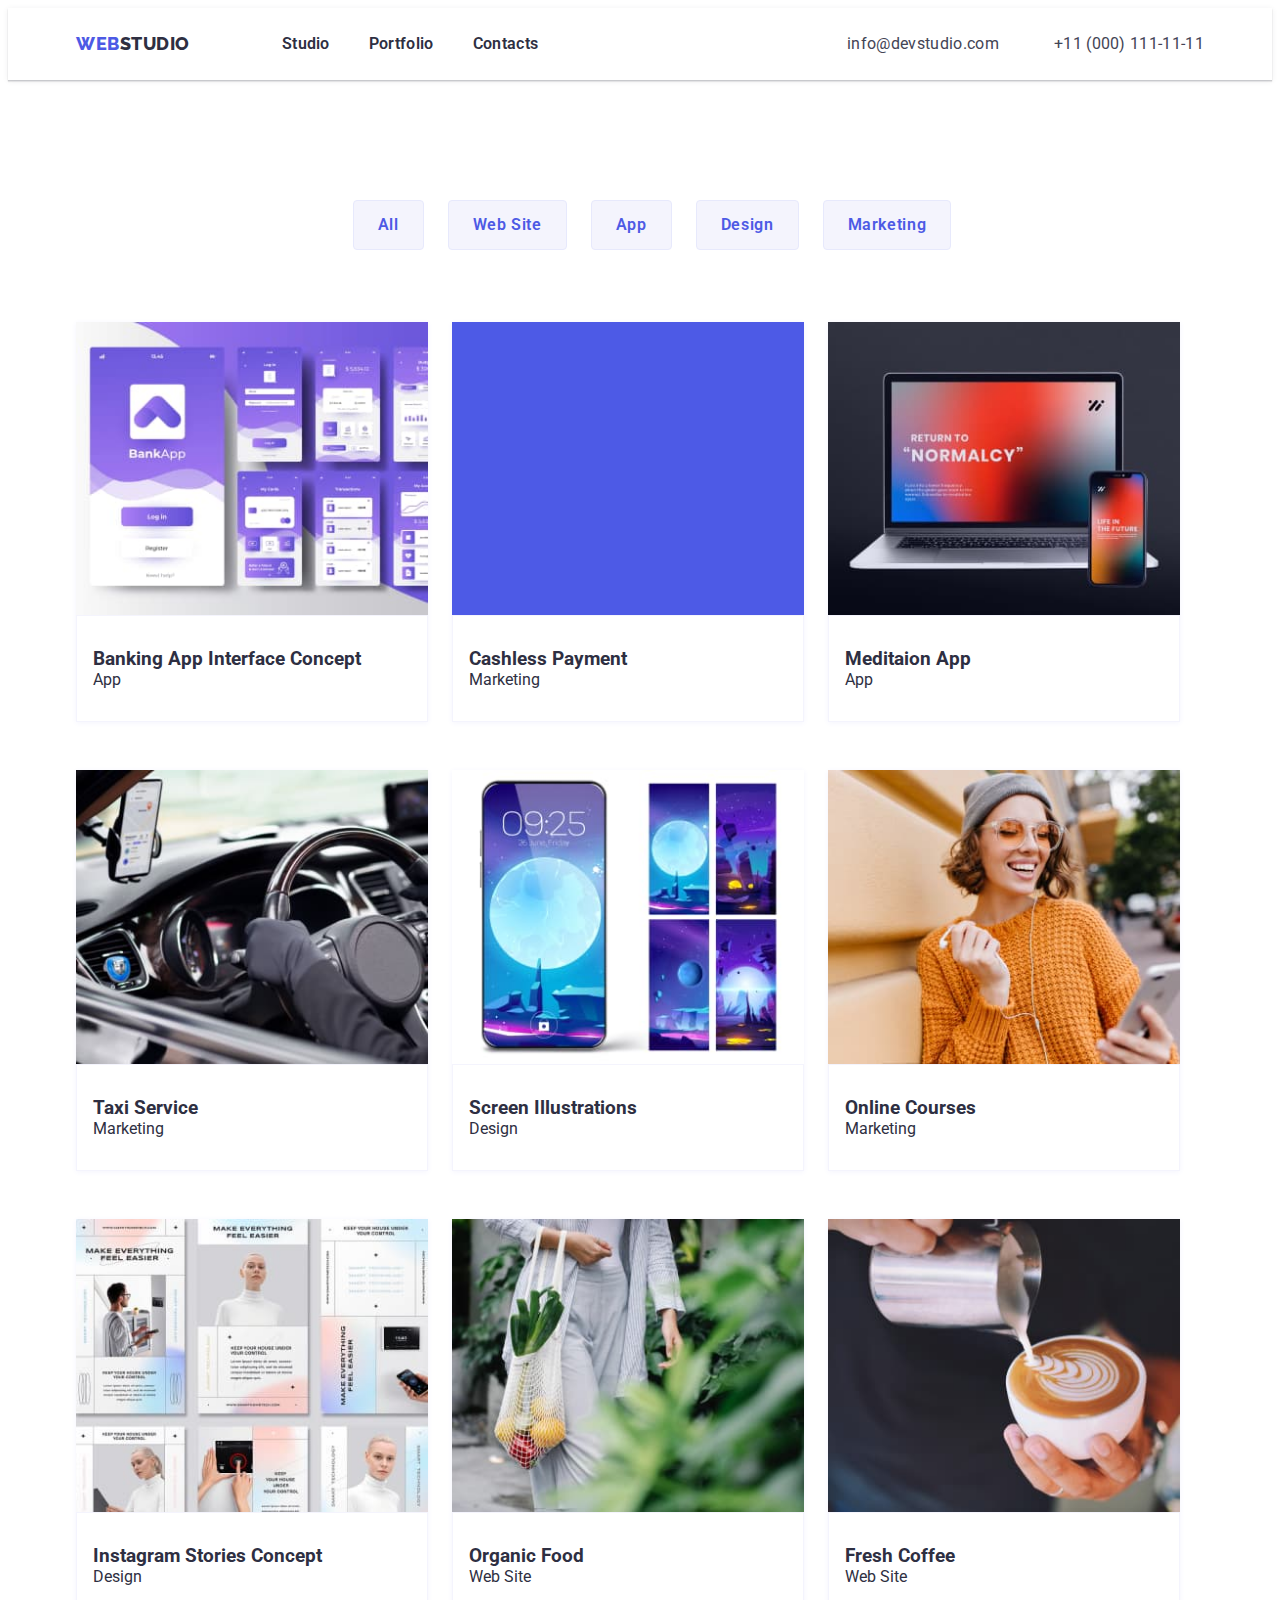
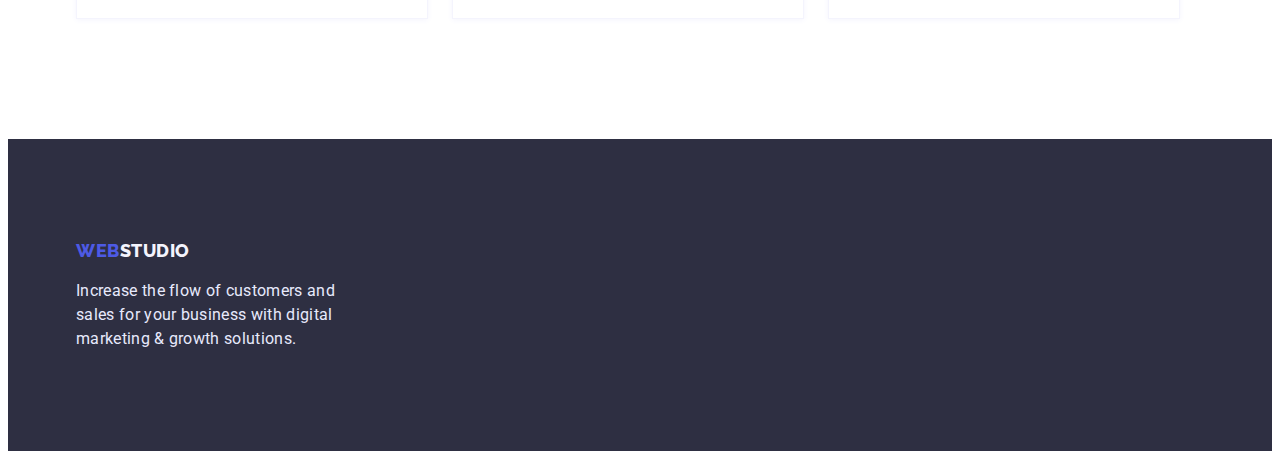
==== portfolio.html @ 5853dce1 "clone_repository" ====
<!DOCTYPE html>
<html lang="en">
<head>
    <meta charset="UTF-8">
    <meta http-equiv="X-UA-Compatible" content="IE=edge">
    <meta name="viewport" content="width=device-width, initial-scale=1.0">
    <title>Portfolio</title>
    
    <link rel="preconnect" href="https://fonts.googleapis.com">
    <link rel="preconnect" href="https://fonts.gstatic.com" crossorigin>
    <link href="https://fonts.googleapis.com/css2?family=Raleway:wght@700&amp;family=Roboto:wght@400;500;700;900&amp;display=swap" rel="stylesheet">
    <link rel="stylesheet" href="https://cdnjs.cloudflare.com/ajax/libs/modern-normalize/1.1.0/modern-normalize.min.css" integrity="sha512-wpPYUAdjBVSE4KJnH1VR1HeZfpl1ub8YT/NKx4PuQ5NmX2tKuGu6U/JRp5y+Y8XG2tV+wKQpNHVUX03MfMFn9Q==" crossorigin="anonymous" referrerpolicy="no-referrer" />
    <link rel="stylesheet" href="./css/styles.css">
</head>
<body>
    <header class="header">
        <div class="header-container">
        <a href="./index.html" class="logo"><span class="web-logo">WEB</span>STUDIO</a>
            <nav class="main-nav">
                <ul class="header-list list"> 
                    <li class="item"><a class="header-link link" href="index.html">Studio</a></li>
                    <li class="item"><a class="header-link link" href="portfolio.html">Portfolio</a></li>
                    <li class="item"><a class="header-link link" href="/">Contacts</a></li>
                </ul>
            </nav>
                <ul class="comm-list list">
                    <li class="item">
                        <a class="comm-link link" href="mailto:info@devstudio.com">info@devstudio.com</a>
                    </li>
                    <li class="item">
                        <a class="comm-link link" href="tel:+11(000)1111111">+11 (000) 111-11-11</a>
                    </li>
                </ul>
        </div>
        </header>
    

    <main>       
        <section class="cards">
            <div class="button-container">
            <h2 hidden>Filter</h2>
            <ul class="list selector">
                <li class="filter-item"><button class="filter-button" type="button">All</button></li>
                <li class="filter-item"><button class="filter-button" type="button">Web Site</button></li>
                <li class="filter-item"><button class="filter-button" type="button">App</button></li>
                <li class="filter-item"><button class="filter-button" type="button">Design</button></li>
                <li class="filter-item"><button class="filter-button" type="button">Marketing</button></li>
            </ul>
            
            <h2 hidden>Cards</h2>
            <ul class="list gallery-list">
                <li class="card"><img width="360" height="300" src="./images/card_1.jpg" alt="card_1"><div class="card-text"><h3>Banking App Interface Concept</h3><p>App</p></div></li>
                <li class="card"><img width="360" height="300" src="./images/card_2.jpg" alt="card_2"><div class="card-text"><h3>Cashless Payment</h3><p>Marketing</p></div></li>
                <li class="card"><img width="360" height="300" src="./images/card_3.jpg" alt="card_3"><div class="card-text"><h3>Meditaion App</h3><p>App</p></div></li>
                <li class="card"><img width="360" height="300" src="./images/card_4.jpg" alt="card_4"><div class="card-text"><h3>Taxi Service</h3><p>Marketing</p></div></li>
                <li class="card"><img width="360" height="300" src="./images/card_5.jpg" alt="card_5"><div class="card-text"><h3>Screen Illustrations</h3><p>Design</p></div></li>
                <li class="card"><img width="360" height="300" src="./images/card_6.jpg" alt="card_6"><div class="card-text"><h3>Online Courses</h3><p>Marketing</p></div></li>
                <li class="card"><img width="360" height="300" src="./images/card_7.jpg" alt="card_7"><div class="card-text"><h3>Instagram Stories Concept</h3><p>Design</p></div></li>
                <li class="card"><img width="360" height="300" src="./images/card_8.jpg" alt="card_8"><div class="card-text"><h3>Organic Food</h3><p>Web Site</p></div></li>
                <li class="card"><img width="360" height="300" src="./images/card_9.jpg" alt="card_9"><div class="card-text"><h3>Fresh Coffee</h3><p>Web Site</p></div></li>
            </ul>
            </div>
        </section>
    </main>

    <footer class="footer">
        <div class="footer-container">
        <a href="./index.html" class="footer-logo"><span class="web-logo">WEB</span>STUDIO</a>
        <p class="footer-text">Increase the flow of customers and sales for your business with digital marketing & growth solutions.</p>
        </div>
    </footer>
</body>
</html>
---- css/styles.css ----
* {
    box-sizing: border-box;
}


body {
    font-family: 'Roboto', sans-serif;
    color: #2e2f42;
    background: #ffffff;
    display: block;
}

h1,
h2,
h3,
p,
ul {
    margin: 0;
    padding: 0;
}

img {
    display: block;
    max-width: 100%;
    height: auto;
}




/*---------- Header ----------*/


.header {
    box-shadow: 0px 2px 1px rgba(46, 47, 66, 0.08), 0px 1px 1px rgba(46, 47, 66, 0.16),
    0px 1px 6px rgba(46, 47, 66, 0.08);
}


.header-container {
    width: 1158px;
    margin: 0 auto;
    padding: 0 15px;
    display: flex;
    align-items: center;
    padding-top: 24px;
    padding-bottom: 24px;
}

.logo {
    font-family: 'Raleway', sans-serif;
    font-weight: 800;
    font-size: 18px;
    line-height: 1.33;
    color: inherit;
    letter-spacing: 0.03em;
    text-decoration: none;
}

.web-logo {
    color: #4d5ae5;
}




.header-link {
    font-size: 16px;
    font-weight: 600;
    line-height: 1.5;
    letter-spacing: 0.02em;
    color: inherit;
}
.header-link:hover,
.header-link:focus {
    color: #4D5AE5;
}

.header-list {
    display: flex;
    margin-left: 77px;
}
.header-list .item {
    padding-right: 24px;
}
.header-list .item:last-child {
    padding-right: 0;
}

.comm-list {
    display: flex;
    margin-left: auto;
}

.comm-list .item {
    padding-right: 40px;
}
.comm-list .item:last-child {
    padding-right: 0;
}

.comm-link {
    font-size: 16px;
    line-height: 1.5;
    letter-spacing: 0.02em;
    color: #434455;
    text-decoration: none; 
}

.link:hover,
.link:focus {
    color: #4D5AE5;
}

.list {
    list-style: none
}

.link {
    text-decoration: none
}

.item {
    padding-left: 15px;
    
}


/*---------- HERO ----------*/
.hero {
    background-color: #2E2F42;

}

.hero-container {
    padding-top: 192px;
    padding-bottom: 192px;
}

.hero-title {
    font-size: 56px;
    line-height: 1.07;
    letter-spacing: 0.02em;
    color: #ffffff;
    text-align: center;
    margin: auto;
    
}

.hero-button {
    font-family: inherit;
    font-weight: 500;
    font-size: 16px;
    line-height: 1.19;
    letter-spacing: 0.04em;
    color: #FFFFFF;
    background: #4D5AE5;
    box-shadow: 0px 4px 4px rgba(0, 0, 0, 0.15);
    border-radius: 4px;
    text-align: center;
    margin: auto;
    display: block;
    padding: 16px 32px;
    border: 1px solid transparent;
    border-radius: 4px;
    cursor: pointer;
    margin-top: 48px;
}

.hero-button:hover {
    box-shadow: 0px 1px 6px rgba(46, 47, 66, 0.08), 0px 1px 1px rgba(46, 47, 66, 0.16),
    0px 2px 1px rgba(46, 47, 66, 0.08);
}

.hero-button:active {
    background: #404bbf;
    box-shadow: 0px 4px 4px rgba(0, 0, 0, 0.15);
}

/*---------- Section-one ----------*/

.section-one {
    display: flex;
    padding-top: 120px;
    padding-bottom: 120px;
}

.section-one-container {
    width: 1158px;
    margin: 0 auto;
    padding: 0 15px;
}



.section-one-list {
    display: flex;
}

.section-one-item {
    padding-right: 10px;
}

.section-one-item:last-child {
    padding-right: 0;
}

.section-one-title {
    font-weight: 600;
    font-size: 20px;
    line-height: 1.2;
    letter-spacing: 0.02em;
    color: #2E2F42;
    text-transform: capitalize;
    margin-bottom: 16px;
}

.section-one-text {
    font-size: 16px;
    line-height: 1.5;
    letter-spacing: 0.02em;
    color: #434455;
}

/*---------- Section-two ----------*/

.section-two {
    padding-bottom: 120px;    
}

.section-two-container {
    width: 1158px;
    margin: 0 auto;
    padding: 0 15px;
}

.section-two-container
.list {
    display: flex;
}

.section-two-img {
    margin-right: 24px;
}

.section-two-img:last-child {
    padding-right: 0;
}

.section-two-title {
    font-weight: 500;
    font-size: 36px;
    line-height: 1.11;
    text-align: center;
    letter-spacing: 0.02em;
    text-transform: capitalize;
    margin-bottom: 80px;
}

/*---------- Section-three ----------*/

.section-three {
    padding-top: 120px;
    padding-bottom: 120px;
    background: #F4F4FD;
}

.section-three-container {
    width: 1158px;
    margin: 0 auto;
    padding: 0 15px;
}

.section-three-container 
.list {
    display: flex;
}



.section-three-title {
    font-weight: 500;
    font-size: 36px;
    line-height: 1.11;
    text-align: center;
    letter-spacing: 0.02em;
    text-transform: capitalize;
    margin-bottom: 78px;
}

.section-three-member {
    background: #ffffff;
    box-shadow: 0px 1px 6px rgba(46, 47, 66, 0.08), 0px 1px 1px rgba(46, 47, 66, 0.16),
    0px 2px 1px rgba(46, 47, 66, 0.08);
    border-radius: 0px 0px 4px 4px;
    margin-right: 24px;
}

.member-text {
    text-align: center;
    padding-top: 30px;
    padding-bottom: 30px;
}


.section-three-member:last-child {
    margin-right: 0
}

.member-title {
    padding-bottom: 10px;
}


/*---------- footer ----------*/



.footer {
    padding-top: 100px;
    padding-bottom: 100px;
    background: #2E2F42;
}

.footer-container {
    width: 1158px;
    margin: 0 auto;
    padding: 0 15px;
}

.footer-text {
font-size: 16px;
line-height: 1.5;
letter-spacing: 0.02em;
color: #E7E9FC;
margin-top: 16px;
width: 264px;
}

/*---------- footer-logo ----------*/

.footer-logo {
    font-family: 'Raleway', sans-serif;
    font-weight: 800;
    font-size: 18px;
    line-height: 1.33;
    color: inherit;
    letter-spacing: 0.03em;
    text-decoration: none;
    color: #F4F4FD;
}



/*---------- Portfolio ----------*/



/*---------- Filter ----------*/

.filter-button {
    font-family: inherit;
    font-weight: 600;
    font-size: 16px;
    line-height: 1.5;
    padding: 8px 16px;
    letter-spacing: 0.04em;
    color: #4d5ae5;
    background: #f4f4fd;
    border: 1px solid #E7E9FC;
    border-radius: 4px;
    padding: 12px 24px;
    border: 1px solid  #e7e9fc;
    flex-direction: row;
}

.filter-button:hover {
    color: #ffffff;
    background: #4d5ae5;
    box-shadow: 0px 3px 1px rgba(0, 0, 0, 0.1), 0px 2px 1px rgba(0, 0, 0, 0.08),
    0px 2px 2px rgba(0, 0, 0, 0.12);
}

.selector {
    justify-content: center;
    display: flex;
    margin-bottom: 72px;
}

.filter-item {
    margin-left: 24px;
}


.button-container {
    width: 1158px;
    margin: 0 auto;
    padding: 0 15px;
}


/*---------- Cards ----------*/



.cards {
    padding-top: 120px;
    padding-bottom: 120px;
}

.gallery-list {
    display: flex;
    flex-wrap: wrap;
    row-gap: 48px;
    column-gap: 24px;
    
}

.gallery-list .card {
    flex-basis: calc(100% / 3 - 24px);
    overflow: hidden;
    flex-wrap: wrap;
    box-shadow: 0px 1px 6px #f4f4fd;
}

.card {
    background: #ffffff;
    box-shadow: 0px 2px 1px rgba(46, 47, 66, 0.08), 0px 1px 1px rgba(46, 47, 66, 0.16),
    0px 1px 6px rgba(46, 47, 66, 0.08);
}

.card-text {
    padding-top: 32px;
    padding-bottom: 32px;
    padding-left: 16px;
    border: 0.5px solid #f4f4fd
}
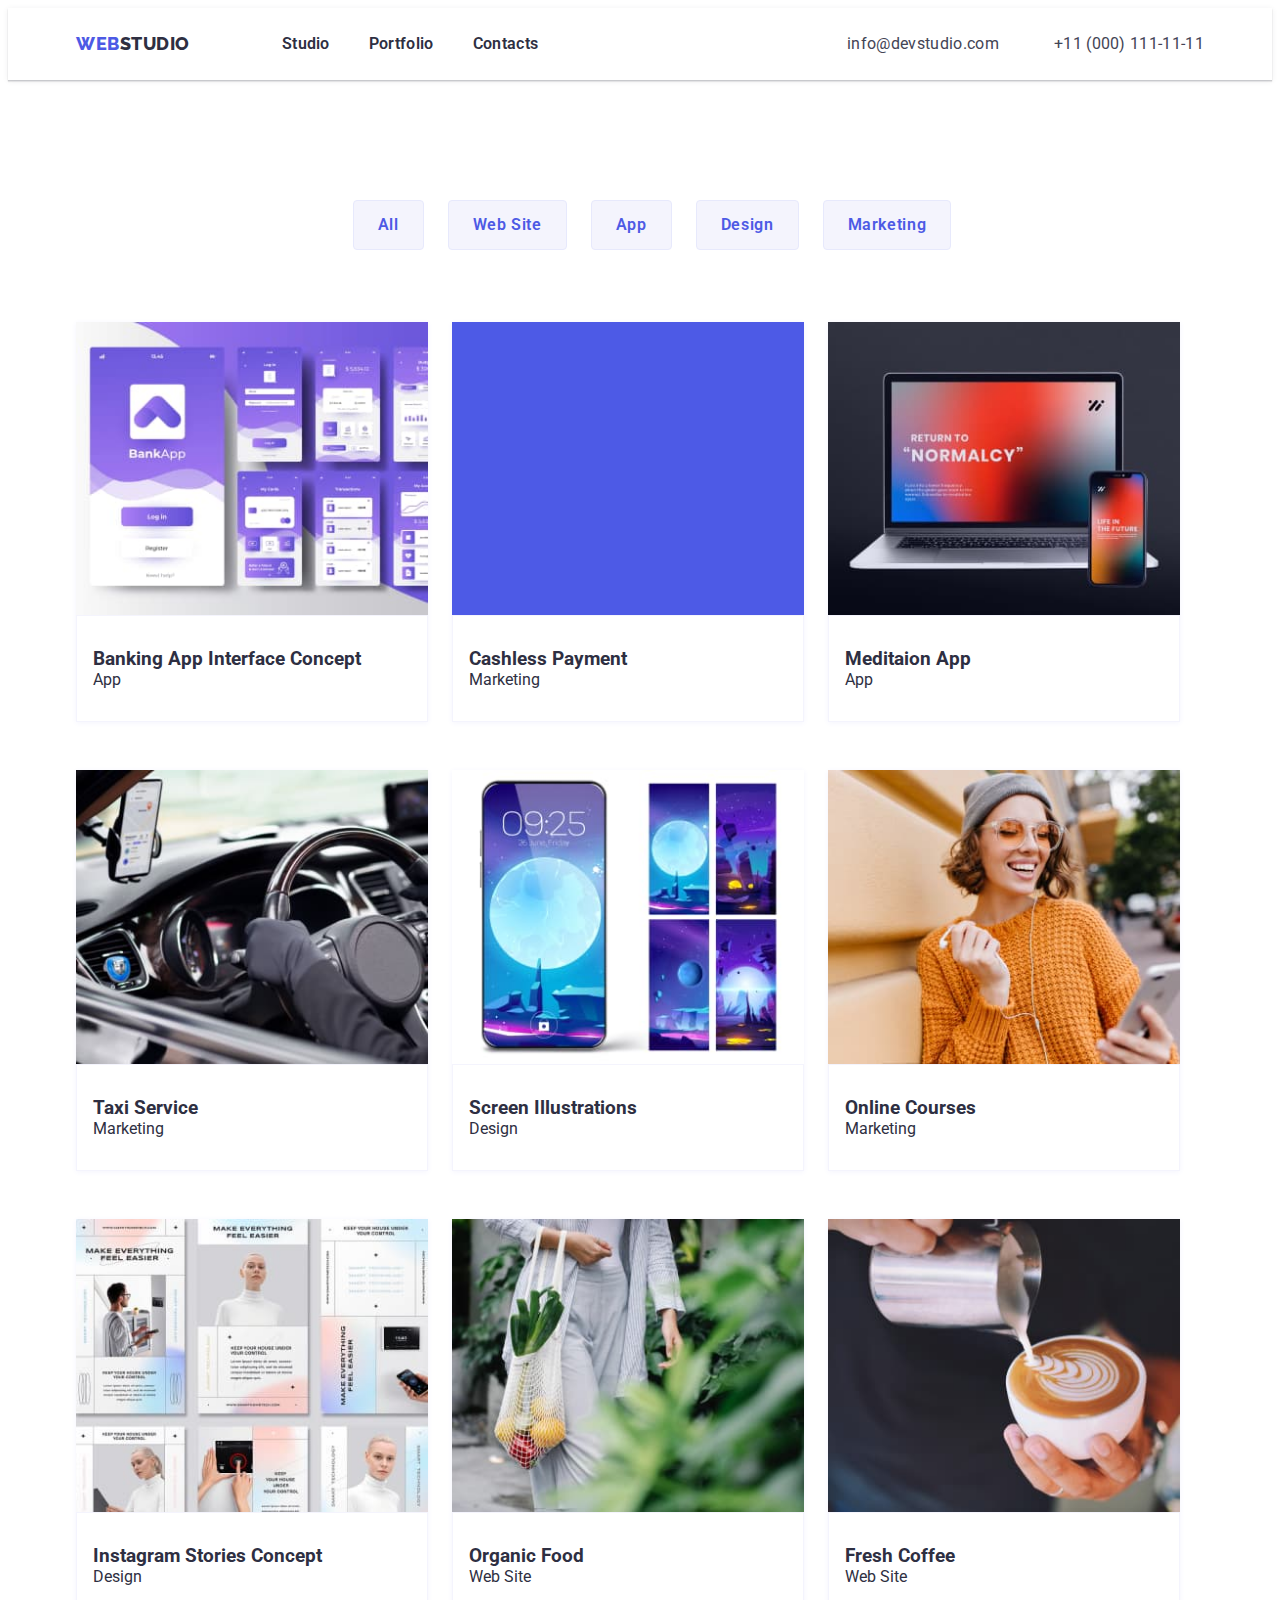
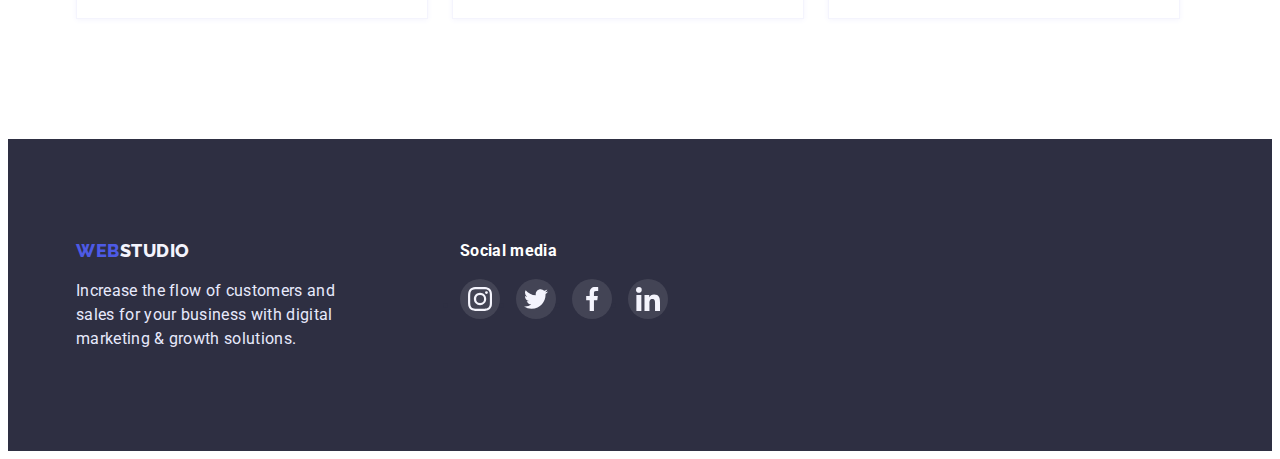
==== commit 753ef2d7: "footer" ====
--- a/portfolio.html
+++ b/portfolio.html
@@ -65,8 +65,44 @@
 
     <footer class="footer">
         <div class="footer-container">
-        <a href="./index.html" class="footer-logo"><span class="web-logo">WEB</span>STUDIO</a>
-        <p class="footer-text">Increase the flow of customers and sales for your business with digital marketing & growth solutions.</p>
+            <div class="footer-logo-container">
+            <a href="./index.html" class="footer-logo"><span class="web-logo">WEB</span>STUDIO</a>
+            <p class="footer-text">Increase the flow of customers and sales for your business with digital marketing & growth solutions.</p>
+            </div>
+            <div class="footer-social">
+                <h2 class="social-title">Social media</h2>
+                <ul class="footer-media-list">
+                    <li class="footer-item">
+                        <a href="#" class="footer-icons">
+                            <svg class="footer-icon">
+                                <use href="./images/spriteicons.svg#icon-instagram-footer"></use>
+                            </svg>
+                        </a>
+                    </li>
+                    <li class="footer-item">
+                        <a href="#" class="footer-icons">
+                            <svg class="footer-icon">
+                                <use href="./images/spriteicons.svg#icon-twitter-footer"></use>
+                            </svg>
+                        </a>
+                    </li>
+                    <li class="footer-item">
+                        <a href="#" class="footer-icons">
+                            <svg class="footer-icon">
+                                <use href="./images/spriteicons.svg#icon-facebook-footer"></use>
+                            </svg>
+                        </a>
+                    </li>
+                    <li class="footer-item">
+                        <a href="#" class="footer-icons">
+                            <svg class="footer-icon">
+                                <use href="./images/spriteicons.svg#icon-linkedin-footer"></use>
+                            </svg>
+                        </a>
+                    </li>
+                </ul>
+
+            </div>
         </div>
     </footer>
 </body>
--- a/css/styles.css
+++ b/css/styles.css
@@ -24,6 +24,7 @@
     max-width: 100%;
     height: auto;
 }
+
 
 
 
@@ -129,7 +130,10 @@
 /*---------- HERO ----------*/
 .hero {
     background-color: #2E2F42;
-
+    background-image: linear-gradient(rgba(46, 47, 66, 0.7), rgba(46, 47, 66, 0.7)), url(/images/hero_img.jpg);
+    background-position: center;
+    background-repeat: no-repeat;
+    background-size: cover;
 }
 
 .hero-container {
@@ -161,13 +165,15 @@
     margin: auto;
     display: block;
     padding: 16px 32px;
-    border: 1px solid transparent;
+    border: 1px solid #4D5AE5;
     border-radius: 4px;
     cursor: pointer;
     margin-top: 48px;
+    
 }
 
 .hero-button:hover {
+    background-color: #404BBF;
     box-shadow: 0px 1px 6px rgba(46, 47, 66, 0.08), 0px 1px 1px rgba(46, 47, 66, 0.16),
     0px 2px 1px rgba(46, 47, 66, 0.08);
 }
@@ -177,6 +183,11 @@
     box-shadow: 0px 4px 4px rgba(0, 0, 0, 0.15);
 }
 
+.hero-button:focus {
+    background-color: #404BBF;
+    box-shadow: 0px 4px 4px rgba(0, 0, 0, 0.15);
+}
+
 /*---------- Section-one ----------*/
 
 .section-one {
@@ -199,6 +210,10 @@
 
 .section-one-item {
     padding-right: 10px;
+}
+
+.section-one-icons {
+    margin-right: 10px;
 }
 
 .section-one-item:last-child {
@@ -296,20 +311,108 @@
     margin-right: 24px;
 }
 
+.section-three-member:last-child {
+    margin-right: 0
+}
+
 .member-text {
     text-align: center;
     padding-top: 30px;
-    padding-bottom: 30px;
-}
-
-
-.section-three-member:last-child {
-    margin-right: 0
-}
+}
+
+
 
 .member-title {
     padding-bottom: 10px;
 }
+
+.section-three-social {
+    display: flex;
+    padding: 12px 16px 36px 16px;
+    justify-content: space-between;
+    list-style: none;
+}
+
+.section-three-icons {
+    width: 40px;
+    height: 40px;
+    border-radius: 50%;
+    background-color: #4D5AE5;
+    display: flex;
+    align-items: center;
+    justify-content: center;
+}
+
+.section-three-icon {
+
+}
+
+
+
+
+/*---------- Section-four ----------*/
+
+.section-four {
+    padding-top: 120px;
+    padding-bottom: 120px;
+}
+
+.section-four-container {
+    width: 1158px;
+    margin: 0 auto;
+    padding: 0 15px;
+}
+
+.section-four-title {
+    margin-bottom: 72px;
+    font-weight: 700;
+    font-size: 36px;
+    line-height: 1.11;
+    letter-spacing: 0.02em;
+    text-align: center;
+    text-transform: capitalize;
+}
+
+.customers-list {
+    list-style: none;
+    display: flex;
+}
+
+.customer-item {
+    margin-right: 24px;
+}
+.customer-item:last-child {
+    margin-right: 0px;
+}
+
+.customers-icons {
+    height: 88px;
+    width: 168px;
+    border: 1px solid #8E8F99;
+    border-radius: 4px;
+    display: flex;
+    align-items: center;
+    justify-content: center;
+    transition: border 250ms cubic-bezier(0.4, 0, 0.2, 1);
+}
+
+.customers-icons:hover,
+.customers-icons:focus {
+    border: 1px solid #4D5AE5;
+}
+
+.customers-icon {
+    height: 88px;
+    width: 104px;
+    fill: #8E8F99;
+    transition: fill 250ms cubic-bezier(0.4, 0, 0.2, 1);
+}
+
+.customers-icons:hover .customers-icon,
+.customers-icons:focus .customers-icon {
+    fill: #4D5AE5;
+}
+
 
 
 /*---------- footer ----------*/
@@ -326,6 +429,7 @@
     width: 1158px;
     margin: 0 auto;
     padding: 0 15px;
+    display: flex;
 }
 
 .footer-text {
@@ -338,6 +442,10 @@
 }
 
 /*---------- footer-logo ----------*/
+
+.footer-logo-container {
+    margin-right: 120px;
+}
 
 .footer-logo {
     font-family: 'Raleway', sans-serif;
@@ -349,6 +457,52 @@
     text-decoration: none;
     color: #F4F4FD;
 }
+
+/*---------- footer-social ----------*/
+
+.footer-social {
+
+}
+
+.social-title {
+    margin-bottom: 16px;
+    font-size: 16px;
+    font-weight: 700;
+    line-height: 1.5;
+    letter-spacing: 0.02em;
+    color: #ffffff;
+}
+
+.footer-media-list {
+    display: flex;
+}
+.footer-item {
+    margin-right: 16px;
+}
+.footer-item:last-child {
+    margin-right: 0px;
+}
+
+.footer-icons {
+    width: 40px;
+    height: 40px;
+    border-radius: 50%;
+    background-color: rgba(255, 255, 255, 0.1);
+    display: flex;
+    align-items: center;
+    justify-content: center;
+    transition: 250ms cubic-bezier(0.4, 0, 0.2, 1);
+}
+
+.footer-icons:hover,
+.footer-icons:focus {
+    background-color: #31D0AA;
+}
+.footer-icon {
+    width: 24px;
+    height: 24px;
+}
+
 
 
 
